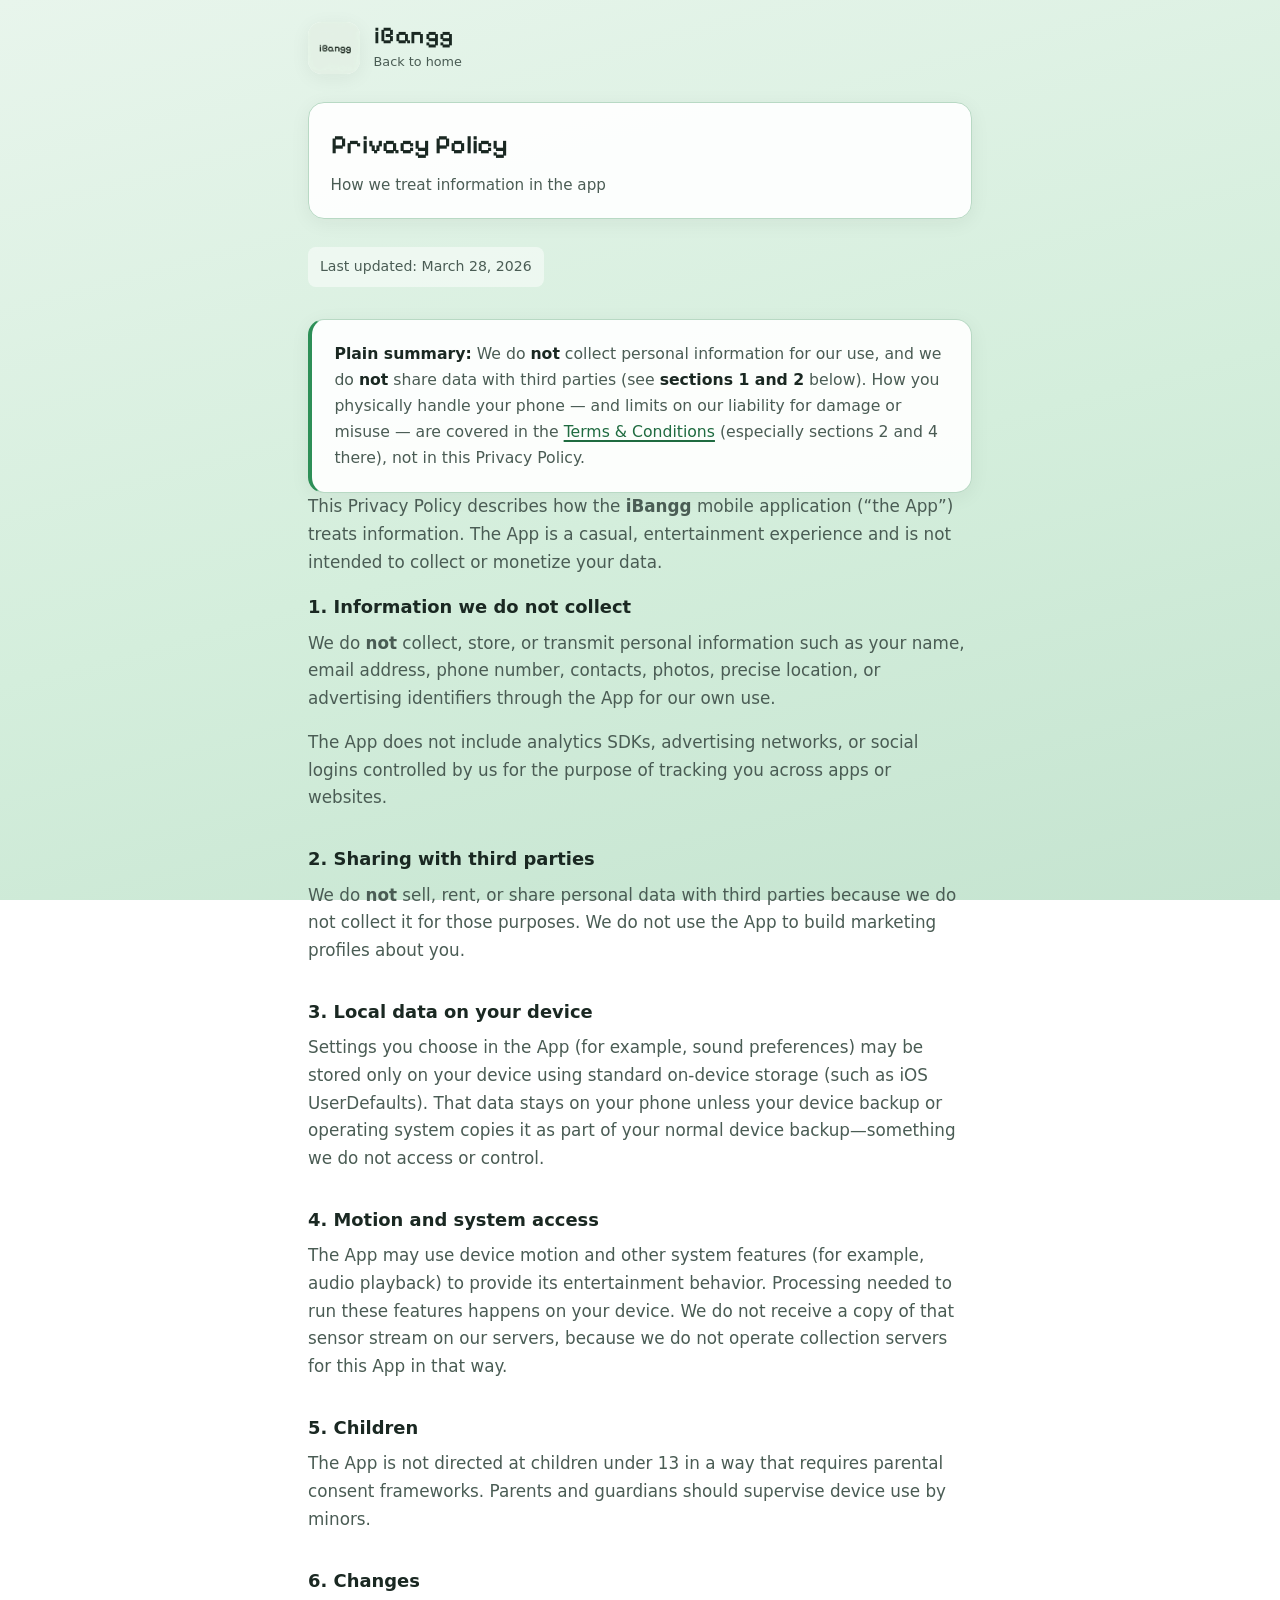
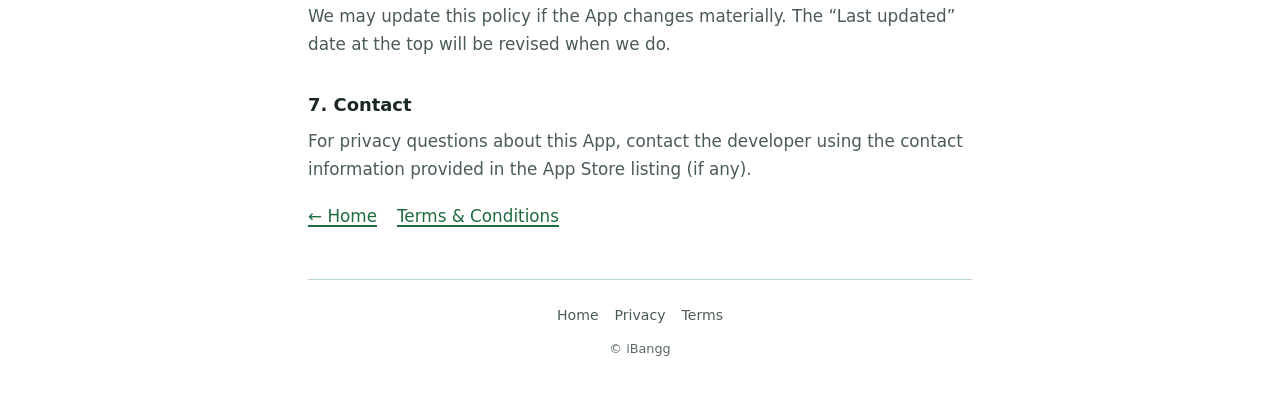
==== privacy.html @ 73870aaf "first commit Made-with: Cursor" ====
<!DOCTYPE html>
<html lang="en">
  <head>
    <meta charset="utf-8" />
    <meta name="viewport" content="width=device-width, initial-scale=1" />
    <meta name="theme-color" content="#d4eedc" />
    <title>Privacy Policy — iBangg</title>
    <link rel="icon" href="assets/logo.png" type="image/png" />
    <link rel="preconnect" href="https://fonts.googleapis.com" />
    <link rel="preconnect" href="https://fonts.gstatic.com" crossorigin />
    <link
      href="https://fonts.googleapis.com/css2?family=Pixelify+Sans:wght@400;500;600;700&display=swap"
      rel="stylesheet"
    />
    <link rel="stylesheet" href="styles.css" />
  </head>
  <body>
    <a class="skip-link" href="#main">Skip to content</a>

    <div class="layout">
      <header class="site-header">
        <a class="brand" href="index.html">
          <img
            class="brand-logo"
            src="assets/logo.png"
            width="52"
            height="52"
            alt=""
            decoding="async"
          />
          <span class="brand-text">
            <span class="brand-name">iBangg</span>
            <span class="brand-tag">Back to home</span>
          </span>
        </a>
      </header>

      <div class="doc-banner">
        <h1>Privacy Policy</h1>
        <p class="doc-sub">How we treat information in the app</p>
      </div>

      <main id="main">
      <p class="last-updated">Last updated: March 28, 2026</p>

      <div class="summary-card">
        <p>
          <strong>Plain summary:</strong> We do <strong>not</strong> collect
          personal information for our use, and we do <strong>not</strong> share
          data with third parties (see <strong>sections 1 and 2</strong> below).
          How you physically handle your phone — and limits on our liability for
          damage or misuse — are covered in the
          <a href="terms.html">Terms &amp; Conditions</a> (especially sections 2
          and 4 there), not in this Privacy Policy.
        </p>
      </div>

      <p>
        This Privacy Policy describes how the <strong>iBangg</strong> mobile
        application (“the App”) treats information. The App is a casual,
        entertainment experience and is not intended to collect or monetize
        your data.
      </p>

      <h2>1. Information we do not collect</h2>
      <p>
        We do <strong>not</strong> collect, store, or transmit personal
        information such as your name, email address, phone number, contacts,
        photos, precise location, or advertising identifiers through the App for
        our own use.
      </p>
      <p>
        The App does not include analytics SDKs, advertising networks, or
        social logins controlled by us for the purpose of tracking you across
        apps or websites.
      </p>

      <h2>2. Sharing with third parties</h2>
      <p>
        We do <strong>not</strong> sell, rent, or share personal data with third
        parties because we do not collect it for those purposes. We do not use
        the App to build marketing profiles about you.
      </p>

      <h2>3. Local data on your device</h2>
      <p>
        Settings you choose in the App (for example, sound preferences) may be
        stored only on your device using standard on-device storage (such as
        iOS UserDefaults). That data stays on your phone unless your device
        backup or operating system copies it as part of your normal device
        backup—something we do not access or control.
      </p>

      <h2>4. Motion and system access</h2>
      <p>
        The App may use device motion and other system features (for example,
        audio playback) to provide its entertainment behavior. Processing needed
        to run these features happens on your device. We do not receive a copy
        of that sensor stream on our servers, because we do not operate
        collection servers for this App in that way.
      </p>

      <h2>5. Children</h2>
      <p>
        The App is not directed at children under 13 in a way that requires
        parental consent frameworks. Parents and guardians should supervise
        device use by minors.
      </p>

      <h2>6. Changes</h2>
      <p>
        We may update this policy if the App changes materially. The “Last
        updated” date at the top will be revised when we do.
      </p>

      <h2>7. Contact</h2>
      <p>
        For privacy questions about this App, contact the developer using the
        contact information provided in the App Store listing (if any).
      </p>

      <nav class="links" aria-label="Navigation">
        <a href="index.html">← Home</a>
        <a href="terms.html">Terms &amp; Conditions</a>
      </nav>
    </main>

      <footer class="site-footer">
        <nav aria-label="Footer">
          <a href="index.html">Home</a>
          <a href="privacy.html">Privacy</a>
          <a href="terms.html">Terms</a>
        </nav>
        <p class="fine">© iBangg</p>
      </footer>
    </div>
  </body>
</html>
---- styles.css ----
:root {
  --bg-top: #e8f5ec;
  --bg-bottom: #d4eedc;
  --text: #1a2822;
  --muted: #4a5c54;
  --accent: #2d8f57;
  --accent-dark: #1f6b40;
  --line: #b8d9c4;
  --card: rgba(255, 255, 255, 0.92);
  --shadow: 0 8px 32px rgba(26, 40, 34, 0.08);
  --shadow-soft: 0 4px 20px rgba(26, 40, 34, 0.06);
  --radius: 16px;
  --radius-lg: 24px;
  --font-display: "Pixelify Sans", system-ui, sans-serif;
  --font-body: system-ui, -apple-system, "Segoe UI", Roboto, Helvetica, Arial, sans-serif;
}

* {
  box-sizing: border-box;
}

html {
  scroll-behavior: smooth;
}

body {
  margin: 0;
  min-height: 100vh;
  font-family: var(--font-body);
  font-size: 1.05rem;
  line-height: 1.65;
  color: var(--text);
  background: linear-gradient(165deg, var(--bg-top) 0%, var(--bg-bottom) 55%, #c5e4d0 100%);
  background-attachment: fixed;
}

.skip-link {
  position: absolute;
  left: -9999px;
  top: 0;
  padding: 0.5rem 1rem;
  background: var(--text);
  color: #fff;
  z-index: 100;
}

.skip-link:focus {
  left: 1rem;
  top: 1rem;
}

.layout {
  max-width: 44rem;
  margin: 0 auto;
  padding: 0 1.25rem;
}

/* ——— Header / brand ——— */
.site-header {
  padding: 1rem 0 1.25rem;
}

.brand {
  display: inline-flex;
  align-items: center;
  gap: 0.85rem;
  text-decoration: none;
  color: inherit;
  padding: 0.35rem 0;
}

.brand:hover .brand-name {
  color: var(--accent-dark);
}

.brand-logo {
  width: 52px;
  height: 52px;
  border-radius: 14px;
  object-fit: cover;
  box-shadow: var(--shadow-soft), 0 0 0 1px rgba(255, 255, 255, 0.8) inset;
  flex-shrink: 0;
}

.brand-text {
  display: flex;
  flex-direction: column;
  gap: 0.1rem;
}

.brand-name {
  font-family: var(--font-display);
  font-size: 1.5rem;
  font-weight: 600;
  letter-spacing: 0.02em;
  line-height: 1.1;
  color: var(--text);
}

.brand-tag {
  font-size: 0.8rem;
  color: var(--muted);
  font-weight: 500;
}

/* ——— Document pages (Privacy / Terms) ——— */
.doc-banner {
  margin-bottom: 1.75rem;
  padding: 1.25rem 1.35rem;
  background: var(--card);
  border-radius: var(--radius);
  border: 1px solid var(--line);
  box-shadow: var(--shadow-soft);
}

.doc-banner h1 {
  margin: 0;
  font-family: var(--font-display);
  font-size: 1.65rem;
  font-weight: 600;
  color: var(--text);
}

.doc-banner .doc-sub {
  margin: 0.4rem 0 0;
  font-size: 0.95rem;
  color: var(--muted);
}

/* ——— Hero (home) ——— */
.hero {
  text-align: center;
  padding: 0.5rem 0 2rem;
}

.hero-logo {
  display: inline-block;
  margin-bottom: 1.25rem;
  padding: 10px;
  background: linear-gradient(145deg, #ffffff 0%, #f0faf3 100%);
  border-radius: 28%;
  box-shadow: var(--shadow), 0 0 0 1px var(--line);
}

.hero-logo img {
  display: block;
  width: min(132px, 36vw);
  height: min(132px, 36vw);
  border-radius: 22%;
  object-fit: cover;
}

.hero-title {
  margin: 0;
  font-family: var(--font-display);
  font-size: clamp(2.25rem, 8vw, 2.85rem);
  font-weight: 600;
  letter-spacing: 0.03em;
  color: var(--text);
}

.hero-lead {
  margin: 0.65rem auto 0;
  max-width: 26rem;
  font-size: 1.05rem;
  color: var(--muted);
}

.hero-badge {
  display: inline-block;
  margin-top: 1rem;
  padding: 0.35rem 0.85rem;
  font-size: 0.75rem;
  font-weight: 600;
  letter-spacing: 0.06em;
  text-transform: uppercase;
  color: var(--accent-dark);
  background: rgba(45, 143, 87, 0.12);
  border-radius: 999px;
  border: 1px solid rgba(45, 143, 87, 0.2);
}

/* ——— Main content ——— */
main {
  padding-bottom: 3rem;
}

main > p:first-of-type:not(.last-updated) {
  font-size: 1.05rem;
}

.intro-copy {
  color: var(--muted);
  margin: 0 0 1.5rem;
  max-width: 38rem;
}

h2 {
  font-size: 1.12rem;
  font-weight: 650;
  margin: 2rem 0 0.5rem;
  color: var(--text);
}

h2:first-of-type {
  margin-top: 0;
}

p,
ul {
  margin: 0 0 1rem;
  color: var(--muted);
}

ul {
  padding-left: 1.35rem;
}

a {
  color: var(--accent-dark);
  text-decoration: underline;
  text-underline-offset: 3px;
  text-decoration-thickness: 1.5px;
}

a:hover {
  color: var(--accent);
}

/* ——— CTA buttons ——— */
.nav-cards {
  display: grid;
  gap: 0.85rem;
  margin: 1.75rem 0 2rem;
}

@media (min-width: 520px) {
  .nav-cards {
    grid-template-columns: 1fr 1fr;
  }
}

.nav-card {
  display: flex;
  flex-direction: column;
  align-items: flex-start;
  gap: 0.35rem;
  padding: 1.15rem 1.25rem;
  text-decoration: none;
  color: var(--text);
  background: var(--card);
  border: 1px solid var(--line);
  border-radius: var(--radius);
  box-shadow: var(--shadow-soft);
  transition: transform 0.18s ease, box-shadow 0.18s ease, border-color 0.18s ease;
}

.nav-card:hover {
  transform: translateY(-2px);
  box-shadow: var(--shadow);
  border-color: rgba(45, 143, 87, 0.35);
  color: var(--text);
}

.nav-card strong {
  font-family: var(--font-display);
  font-size: 1.2rem;
  font-weight: 600;
}

.nav-card span {
  font-size: 0.88rem;
  color: var(--muted);
  line-height: 1.45;
}

.nav-card .chev {
  margin-top: 0.25rem;
  font-size: 0.8rem;
  color: var(--accent);
  font-weight: 600;
}

.links {
  margin-top: 1.25rem;
  display: flex;
  flex-wrap: wrap;
  gap: 0.75rem 1.25rem;
}

.summary-card {
  background: var(--card);
  border: 1px solid var(--line);
  border-radius: var(--radius);
  padding: 1.35rem 1.4rem;
  margin-top: 0.5rem;
  box-shadow: var(--shadow-soft);
  border-left: 4px solid var(--accent);
}

.summary-card p {
  margin: 0;
  color: var(--muted);
  font-size: 0.98rem;
}

.summary-card strong {
  color: var(--text);
}

/* ——— Footer ——— */
.site-footer {
  margin-top: auto;
  padding: 1.5rem 0 2.25rem;
  border-top: 1px solid var(--line);
  text-align: center;
  font-size: 0.88rem;
  color: var(--muted);
}

.site-footer nav {
  display: flex;
  flex-wrap: wrap;
  justify-content: center;
  gap: 0.5rem 1rem;
  margin-bottom: 0.65rem;
}

.site-footer a {
  color: var(--muted);
  text-decoration: none;
  font-weight: 500;
}

.site-footer a:hover {
  color: var(--accent-dark);
  text-decoration: underline;
}

.site-footer .fine {
  font-size: 0.8rem;
  opacity: 0.9;
}

.last-updated {
  font-size: 0.88rem;
  color: var(--muted);
  margin-bottom: 1.5rem;
  padding: 0.5rem 0.75rem;
  background: rgba(255, 255, 255, 0.5);
  border-radius: 8px;
  display: inline-block;
}
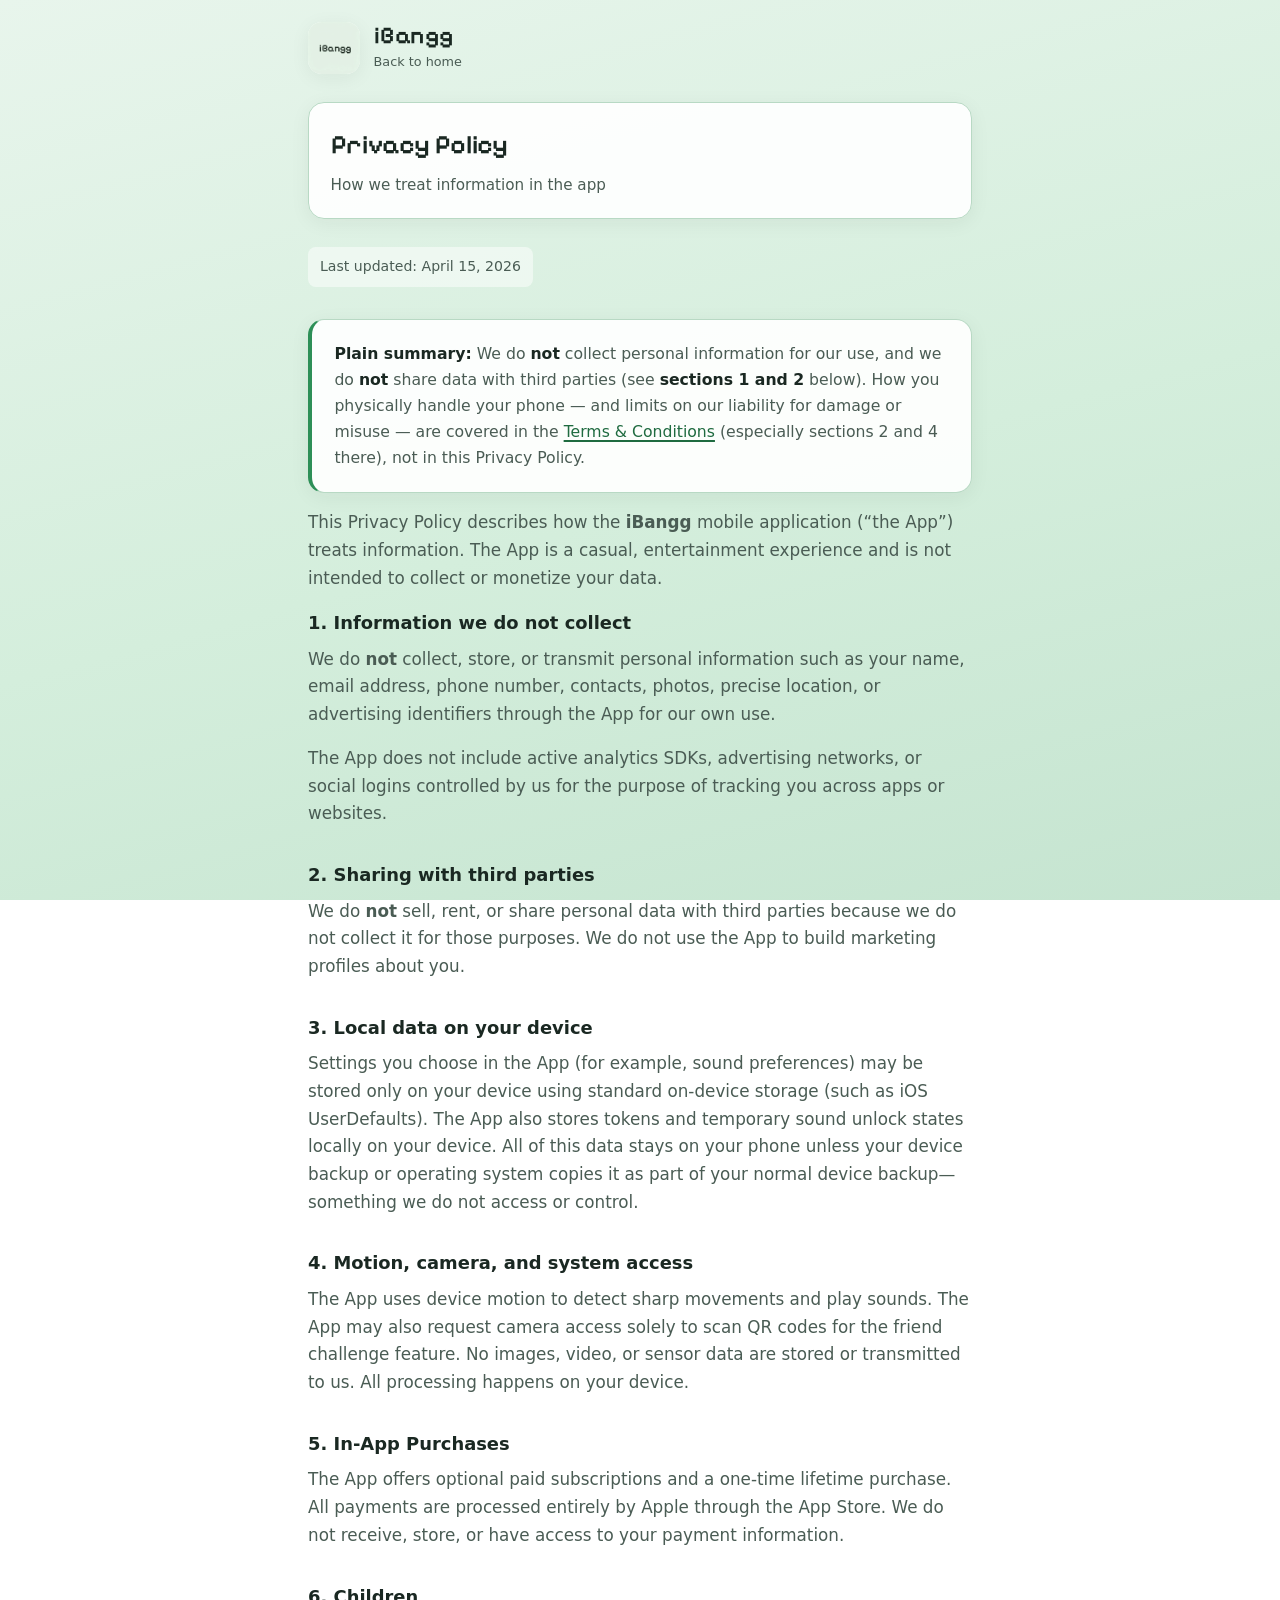
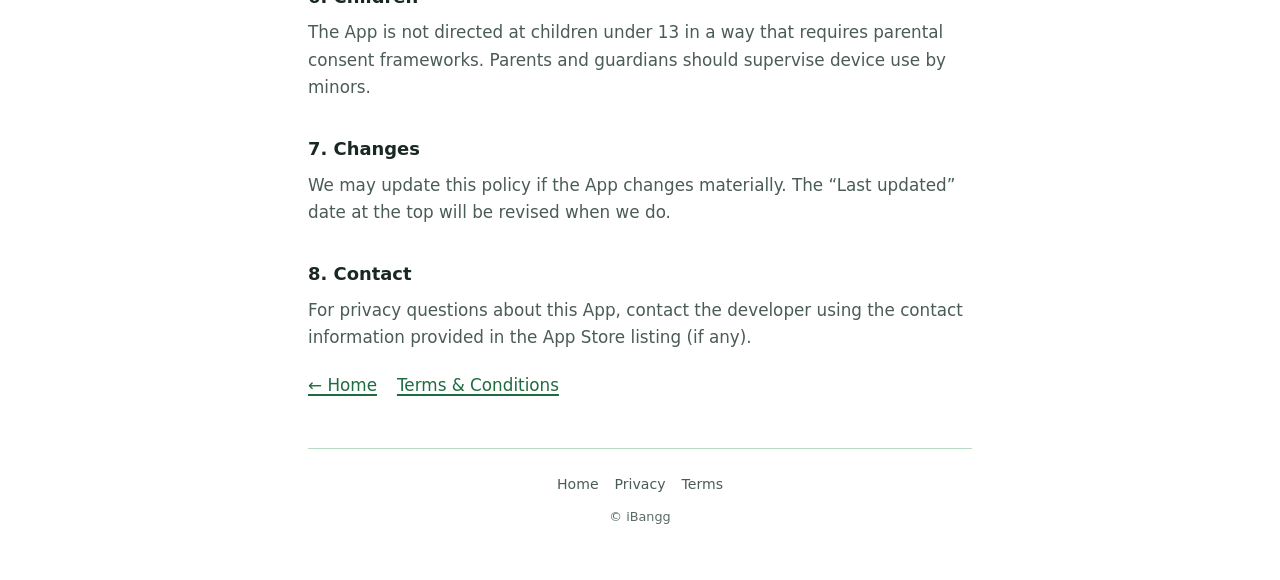
==== commit ac68556e: "Update Privacy Policy and Terms for April 15, 2026 (IAP, camera/QR, wording). Made-with: Cursor" ====
--- a/privacy.html
+++ b/privacy.html
@@ -41,7 +41,7 @@
       </div>
 
       <main id="main">
-      <p class="last-updated">Last updated: March 28, 2026</p>
+      <p class="last-updated">Last updated: April 15, 2026</p>
 
       <div class="summary-card">
         <p>
@@ -70,9 +70,9 @@
         our own use.
       </p>
       <p>
-        The App does not include analytics SDKs, advertising networks, or
-        social logins controlled by us for the purpose of tracking you across
-        apps or websites.
+        The App does not include active analytics SDKs, advertising networks,
+        or social logins controlled by us for the purpose of tracking you
+        across apps or websites.
       </p>
 
       <h2>2. Sharing with third parties</h2>
@@ -86,34 +86,42 @@
       <p>
         Settings you choose in the App (for example, sound preferences) may be
         stored only on your device using standard on-device storage (such as
-        iOS UserDefaults). That data stays on your phone unless your device
-        backup or operating system copies it as part of your normal device
-        backup—something we do not access or control.
+        iOS UserDefaults). The App also stores tokens and temporary sound
+        unlock states locally on your device. All of this data stays on your
+        phone unless your device backup or operating system copies it as part
+        of your normal device backup—something we do not access or control.
       </p>
 
-      <h2>4. Motion and system access</h2>
+      <h2>4. Motion, camera, and system access</h2>
       <p>
-        The App may use device motion and other system features (for example,
-        audio playback) to provide its entertainment behavior. Processing needed
-        to run these features happens on your device. We do not receive a copy
-        of that sensor stream on our servers, because we do not operate
-        collection servers for this App in that way.
+        The App uses device motion to detect sharp movements and play sounds.
+        The App may also request camera access solely to scan QR codes for the
+        friend challenge feature. No images, video, or sensor data are stored
+        or transmitted to us. All processing happens on your device.
       </p>
 
-      <h2>5. Children</h2>
+      <h2>5. In-App Purchases</h2>
+      <p>
+        The App offers optional paid subscriptions and a one-time lifetime
+        purchase. All payments are processed entirely by Apple through the App
+        Store. We do not receive, store, or have access to your payment
+        information.
+      </p>
+
+      <h2>6. Children</h2>
       <p>
         The App is not directed at children under 13 in a way that requires
         parental consent frameworks. Parents and guardians should supervise
         device use by minors.
       </p>
 
-      <h2>6. Changes</h2>
+      <h2>7. Changes</h2>
       <p>
         We may update this policy if the App changes materially. The “Last
         updated” date at the top will be revised when we do.
       </p>
 
-      <h2>7. Contact</h2>
+      <h2>8. Contact</h2>
       <p>
         For privacy questions about this App, contact the developer using the
         contact information provided in the App Store listing (if any).
--- a/styles.css
+++ b/styles.css
@@ -150,6 +150,48 @@
   object-fit: cover;
 }
 
+.appstore-logo-wrap {
+  margin: 0.2rem 0 0.9rem;
+}
+
+.appstore-logo {
+  display: block;
+  width: min(132px, 36vw);
+  height: auto;
+  margin: 0 auto;
+}
+
+.appstore-cta {
+  display: inline-flex;
+  align-items: center;
+  justify-content: center;
+  margin: 0 0 1.2rem;
+  padding: 0.9rem 1.7rem;
+  border-radius: 999px;
+  border: 2px solid rgba(45, 143, 87, 0.35);
+  background: rgba(255, 255, 255, 0.72);
+  box-shadow: var(--shadow-soft);
+  color: var(--accent-dark);
+  text-decoration: none;
+  font-weight: 700;
+  font-size: clamp(1.05rem, 3.6vw, 1.4rem);
+  letter-spacing: 0.01em;
+  transition: transform 0.18s ease, box-shadow 0.18s ease, border-color 0.18s ease, background-color 0.18s ease;
+}
+
+.appstore-cta:hover {
+  transform: translateY(-2px);
+  border-color: rgba(45, 143, 87, 0.52);
+  background: rgba(255, 255, 255, 0.9);
+  box-shadow: var(--shadow);
+  color: var(--accent-dark);
+}
+
+.appstore-cta:focus-visible {
+  outline: 3px solid rgba(45, 143, 87, 0.35);
+  outline-offset: 2px;
+}
+
 .hero-title {
   margin: 0;
   font-family: var(--font-display);
@@ -180,6 +222,214 @@
   border: 1px solid rgba(45, 143, 87, 0.2);
 }
 
+.sound-preview {
+  margin: 0 auto 2rem;
+  padding: 1.35rem;
+  background: var(--card);
+  border: 1px solid var(--line);
+  border-radius: var(--radius);
+  box-shadow: var(--shadow-soft);
+}
+
+.sound-preview h2 {
+  margin: 0 0 0.3rem;
+  font-family: var(--font-display);
+  font-size: clamp(1.5rem, 5vw, 2rem);
+}
+
+.sound-preview-lead {
+  margin: 0 0 1rem;
+}
+
+.sound-label {
+  display: inline-block;
+  margin-bottom: 0.45rem;
+  color: var(--text);
+  font-size: 0.9rem;
+  font-weight: 600;
+}
+
+.sound-picker {
+  position: relative;
+  margin: 0 0 1rem;
+}
+
+.sound-picker-trigger {
+  display: flex;
+  align-items: center;
+  justify-content: space-between;
+  width: 100%;
+  margin: 0;
+  padding: 0.7rem 2.5rem 0.7rem 0.85rem;
+  font-family: var(--font-body);
+  font-size: 1.05rem;
+  line-height: 1.45;
+  font-weight: 400;
+  color: var(--text);
+  text-align: left;
+  cursor: pointer;
+  border: 1px solid var(--line);
+  border-radius: 12px;
+  background-color: #fff;
+  background-image: url("data:image/svg+xml,%3Csvg xmlns='http://www.w3.org/2000/svg' width='14' height='10' viewBox='0 0 14 10'%3E%3Cpath d='M1 1l6 7 6-7' fill='none' stroke='%231a2822' stroke-width='1.8' stroke-linecap='round' stroke-linejoin='round'/%3E%3C/svg%3E");
+  background-repeat: no-repeat;
+  background-position: right 0.9rem center;
+  background-size: 14px 10px;
+  -webkit-appearance: none;
+  appearance: none;
+}
+
+.sound-picker-value {
+  min-width: 0;
+  overflow: hidden;
+  text-overflow: ellipsis;
+  white-space: nowrap;
+  padding-right: 0.25rem;
+}
+
+.sound-picker-list {
+  position: absolute;
+  z-index: 30;
+  left: 0;
+  right: 0;
+  top: calc(100% + 4px);
+  margin: 0;
+  padding: 0.35rem 0;
+  list-style: none;
+  max-height: min(50vh, 17rem);
+  overflow-y: auto;
+  font-family: var(--font-body);
+  font-size: 1.05rem;
+  line-height: 1.45;
+  color: var(--text);
+  background: #fff;
+  border: 1px solid var(--line);
+  border-radius: 12px;
+  box-shadow: var(--shadow);
+}
+
+.sound-picker-list [role="option"] {
+  margin: 0;
+  padding: 0.55rem 1rem;
+  cursor: pointer;
+  outline: none;
+}
+
+.sound-picker-list [role="option"]:hover,
+.sound-picker-list [role="option"]:focus {
+  background: rgba(45, 143, 87, 0.1);
+}
+
+.sound-picker-list [role="option"][aria-selected="true"] {
+  font-weight: 600;
+  background: rgba(45, 143, 87, 0.14);
+}
+
+.sound-select-native {
+  position: absolute;
+  width: 1px;
+  height: 1px;
+  padding: 0;
+  margin: -1px;
+  overflow: hidden;
+  clip: rect(0, 0, 0, 0);
+  white-space: nowrap;
+  border: 0;
+  opacity: 0;
+  pointer-events: none;
+}
+
+.sound-picker-trigger:focus-visible {
+  outline: 3px solid rgba(45, 143, 87, 0.32);
+  outline-offset: 1px;
+}
+
+.sound-video-wrap {
+  margin-top: 1.25rem;
+}
+
+.sound-video-embed {
+  position: relative;
+  width: 100%;
+  max-width: 100%;
+  aspect-ratio: 16 / 9;
+  border-radius: 14px;
+  overflow: hidden;
+  background: #111;
+  border: 1px solid var(--line);
+  box-shadow: var(--shadow-soft);
+}
+
+.sound-video-embed iframe {
+  position: absolute;
+  inset: 0;
+  width: 100%;
+  height: 100%;
+  border: 0;
+}
+
+.sound-player-card {
+  display: flex;
+  align-items: center;
+  gap: 0.8rem;
+  padding: 0.95rem;
+  border-radius: 14px;
+  background: rgba(45, 143, 87, 0.08);
+}
+
+.sound-play-btn {
+  width: 56px;
+  height: 56px;
+  border: 0;
+  border-radius: 50%;
+  background: rgba(45, 143, 87, 0.2);
+  color: var(--accent-dark);
+  font-size: 1.3rem;
+  font-weight: 700;
+  cursor: pointer;
+}
+
+.sound-play-btn:hover {
+  background: rgba(45, 143, 87, 0.28);
+}
+
+.sound-play-btn:focus-visible {
+  outline: 3px solid rgba(45, 143, 87, 0.32);
+  outline-offset: 2px;
+}
+
+.sound-copy strong {
+  display: block;
+  color: var(--text);
+  font-size: 1.3rem;
+  font-family: var(--font-display);
+}
+
+.sound-copy p {
+  margin: 0.2rem 0 0;
+}
+
+.feature-note {
+  margin: 0 auto 1.4rem;
+  padding: 1.2rem 1.25rem;
+  background: var(--card);
+  border-radius: var(--radius);
+  border: 1px solid var(--line);
+  box-shadow: var(--shadow-soft);
+}
+
+.feature-note h2 {
+  margin: 0 0 0.45rem;
+  font-family: var(--font-display);
+  font-size: clamp(1.45rem, 4.4vw, 1.9rem);
+  color: var(--text);
+}
+
+.feature-note p {
+  margin: 0;
+  color: var(--muted);
+}
+
 /* ——— Main content ——— */
 main {
   padding-bottom: 3rem;
@@ -288,12 +538,103 @@
   gap: 0.75rem 1.25rem;
 }
 
-.summary-card {
+/* Collapsible legal block (intro + cards + at a glance) */
+.legal-fold {
   background: var(--card);
   border: 1px solid var(--line);
   border-radius: var(--radius);
   padding: 1.35rem 1.4rem;
   margin-top: 0.5rem;
+  box-shadow: var(--shadow-soft);
+}
+
+.legal-fold-summary {
+  display: flex;
+  align-items: center;
+  gap: 0.55rem;
+  cursor: pointer;
+  list-style: none;
+  margin: 0;
+  padding: 0;
+  font-size: 0.98rem;
+  color: var(--muted);
+}
+
+.legal-fold-summary::-webkit-details-marker {
+  display: none;
+}
+
+.legal-fold-title {
+  display: flex;
+  align-items: center;
+}
+
+.legal-fold-title strong {
+  color: var(--text);
+  font-family: var(--font-display);
+  font-size: clamp(1.05rem, 3.5vw, 1.25rem);
+  font-weight: 600;
+}
+
+.summary-chevron {
+  display: inline-block;
+  flex-shrink: 0;
+  width: 1.1rem;
+  text-align: center;
+  font-size: 0.95rem;
+  line-height: 1;
+  color: var(--accent-dark);
+  transition: transform 0.2s ease;
+}
+
+.legal-fold[open] .summary-chevron {
+  transform: rotate(90deg);
+}
+
+.legal-fold-panel {
+  margin: 1rem 0 0;
+  padding-top: 1rem;
+  border-top: 1px solid var(--line);
+}
+
+.legal-fold-panel .intro-copy {
+  margin-top: 0;
+}
+
+.at-a-glance-card {
+  background: rgba(255, 255, 255, 0.65);
+  border: 1px solid var(--line);
+  border-radius: var(--radius);
+  padding: 1.1rem 1.2rem;
+  margin-top: 1rem;
+  border-left: 4px solid var(--accent);
+  box-shadow: var(--shadow-soft);
+}
+
+.at-a-glance-heading {
+  margin: 0 0 0.5rem;
+  font-size: 0.98rem;
+  color: var(--text);
+}
+
+.at-a-glance-card > p:last-child {
+  margin: 0;
+  color: var(--muted);
+  font-size: 0.98rem;
+}
+
+.at-a-glance-card strong {
+  color: var(--text);
+}
+
+/* Plain summary box on Privacy / Terms pages */
+.summary-card {
+  background: var(--card);
+  border: 1px solid var(--line);
+  border-radius: var(--radius);
+  padding: 1.35rem 1.4rem;
+  margin-top: 0.5rem;
+  margin-bottom: 1rem;
   box-shadow: var(--shadow-soft);
   border-left: 4px solid var(--accent);
 }
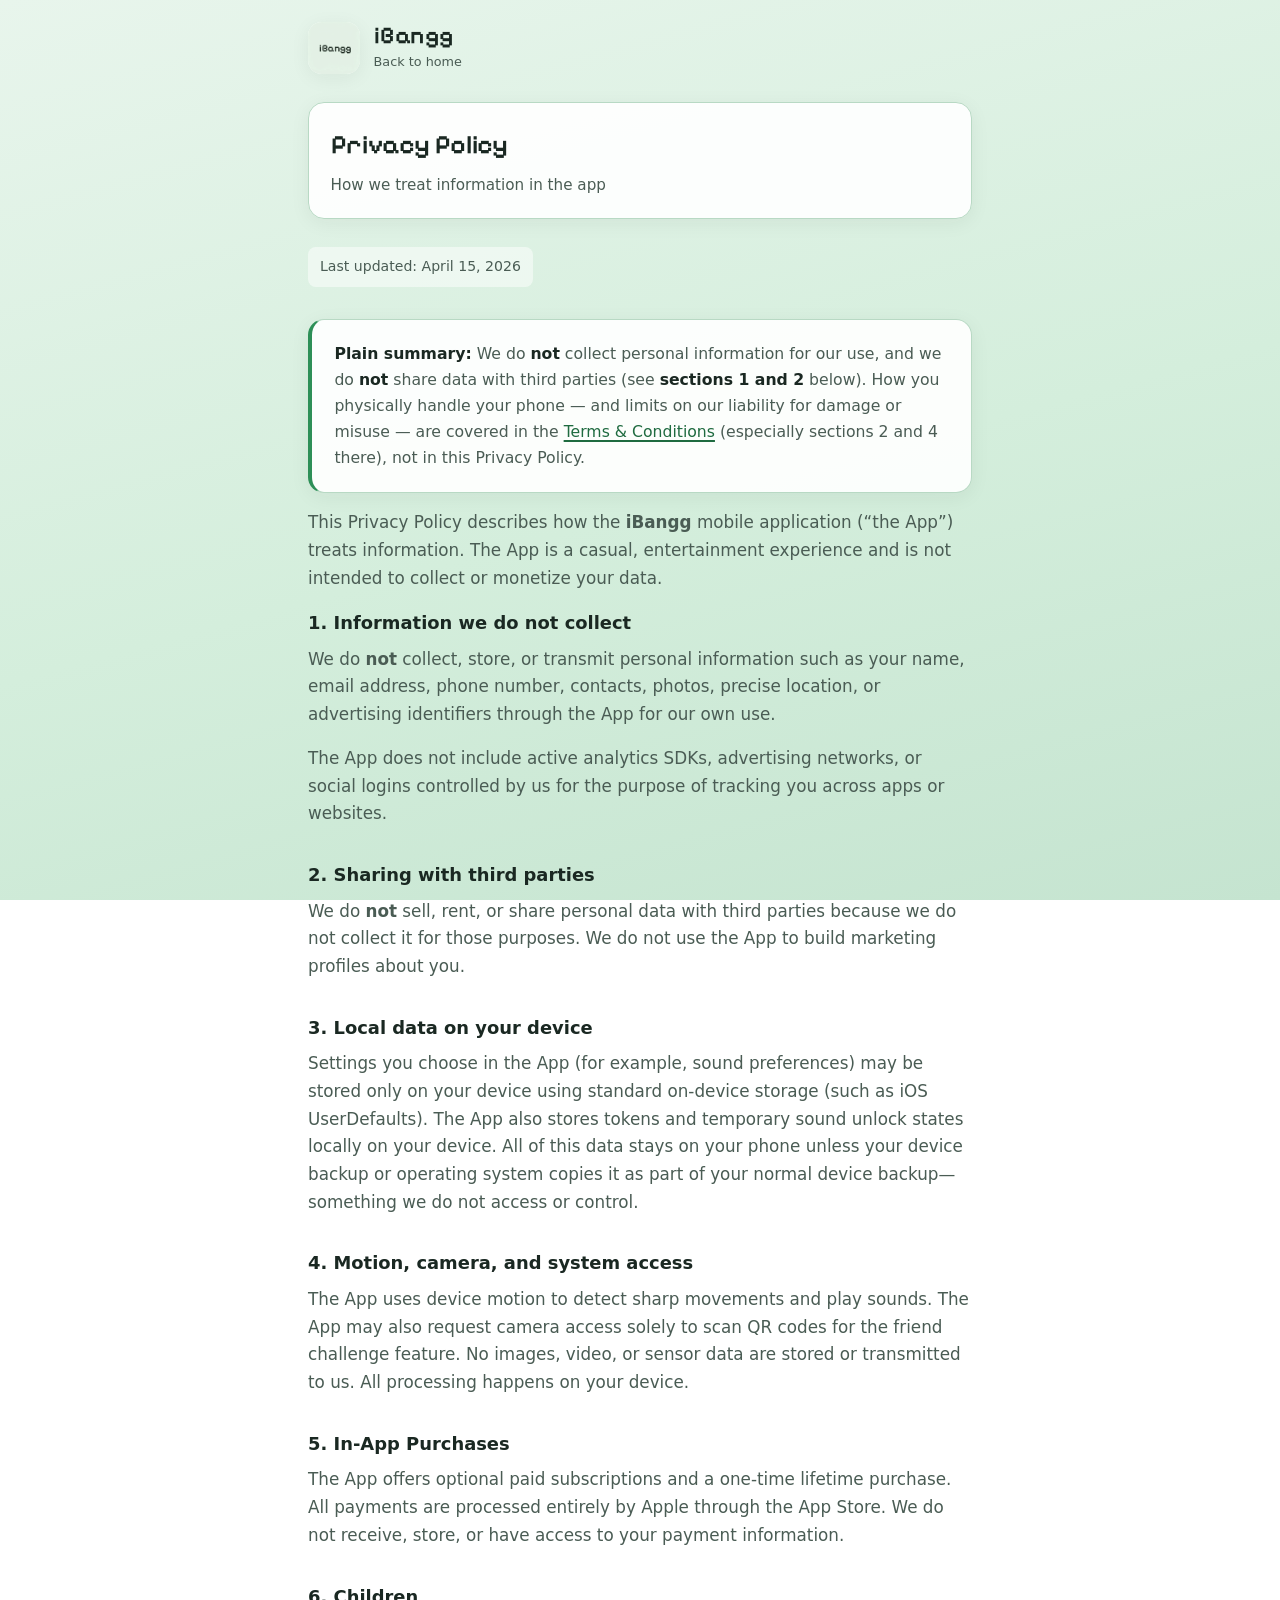
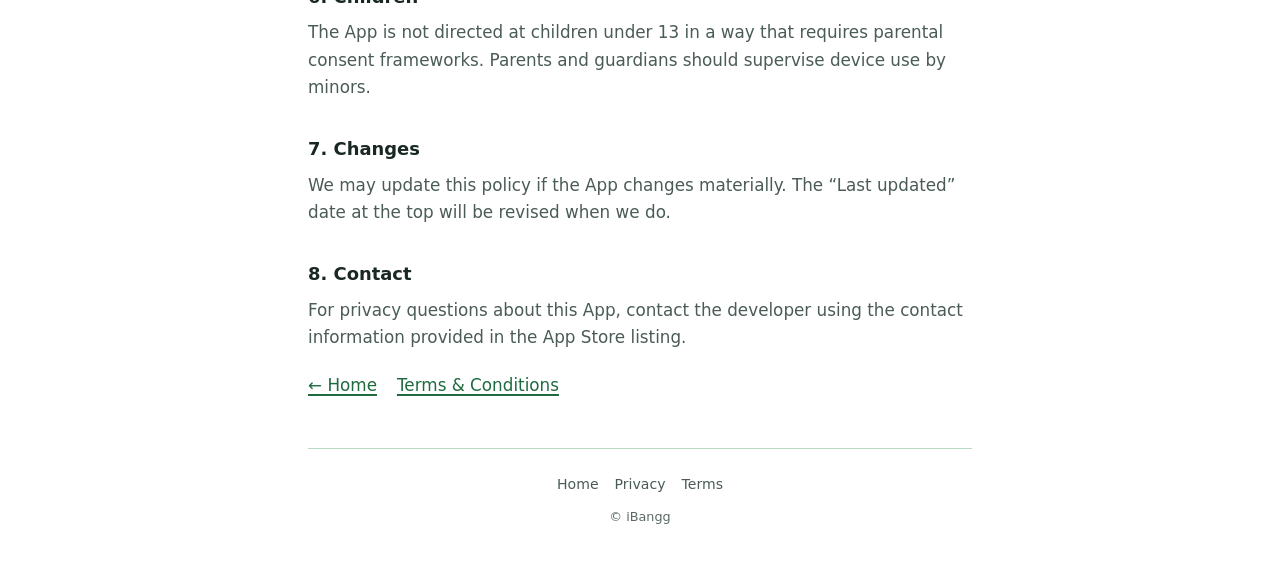
==== commit ecc5bd44: "Privacy: tighten contact sentence in section 8. Made-with: Cursor" ====
--- a/privacy.html
+++ b/privacy.html
@@ -124,7 +124,7 @@
       <h2>8. Contact</h2>
       <p>
         For privacy questions about this App, contact the developer using the
-        contact information provided in the App Store listing (if any).
+        contact information provided in the App Store listing.
       </p>
 
       <nav class="links" aria-label="Navigation">
--- a/styles.css
+++ b/styles.css
@@ -296,7 +296,7 @@
   margin: 0;
   padding: 0.35rem 0;
   list-style: none;
-  max-height: min(50vh, 17rem);
+  max-height: min(60vh, 22rem);
   overflow-y: auto;
   font-family: var(--font-body);
   font-size: 1.05rem;
